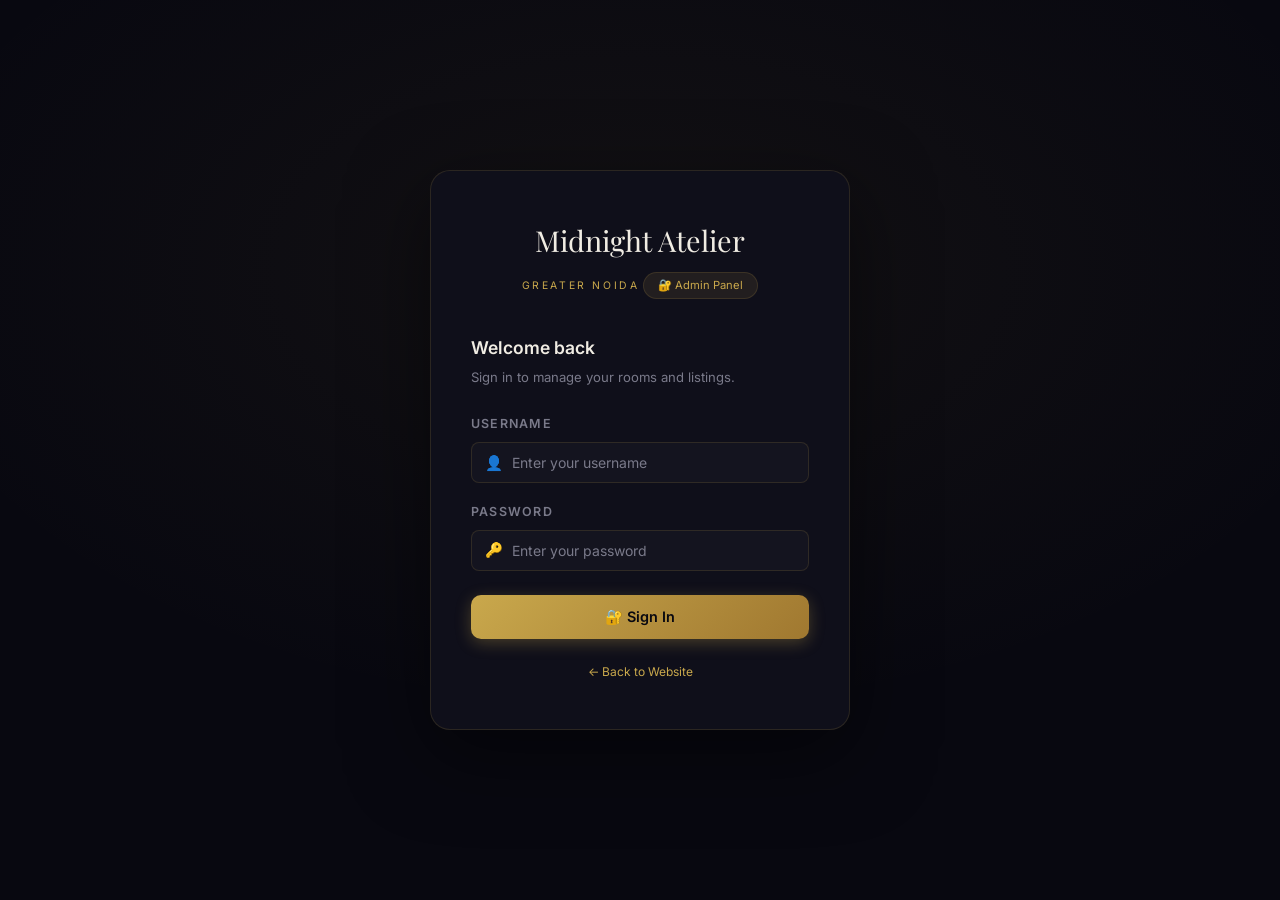
==== frontend/admin/index.html @ 8378a120 "Initial commit: Midnight Atelier full website (Frontend + Backend)" ====
<!DOCTYPE html>
<html lang="en">
<head>
  <meta charset="UTF-8" />
  <meta name="viewport" content="width=device-width, initial-scale=1.0" />
  <title>Admin Login — Midnight Atelier</title>
  <meta name="robots" content="noindex, nofollow" />
  <link rel="icon" href="data:image/svg+xml,<svg xmlns='http://www.w3.org/2000/svg' viewBox='0 0 100 100'><text y='.9em' font-size='90'>🌙</text></svg>" />
  <link rel="stylesheet" href="../css/admin.css" />
</head>
<body>

<div class="login-page">
  <div class="login-card">
    <div class="login-logo">
      <span class="l-main">Midnight Atelier</span>
      <span class="l-sub">Greater Noida</span>
      <span class="l-badge">🔐 Admin Panel</span>
    </div>

    <h1 class="login-title">Welcome back</h1>
    <p class="login-sub">Sign in to manage your rooms and listings.</p>

    <div id="login-error" class="login-error" role="alert"></div>

    <form class="login-form" id="login-form" autocomplete="on">
      <div class="form-group-login">
        <label for="username">Username</label>
        <div class="input-wrap">
          <span class="input-icon">👤</span>
          <input
            type="text"
            id="username"
            name="username"
            placeholder="Enter your username"
            autocomplete="username"
            required
          />
        </div>
      </div>

      <div class="form-group-login">
        <label for="password">Password</label>
        <div class="input-wrap">
          <span class="input-icon">🔑</span>
          <input
            type="password"
            id="password"
            name="password"
            placeholder="Enter your password"
            autocomplete="current-password"
            required
          />
        </div>
      </div>

      <button type="submit" class="btn btn-gold btn-login" id="login-btn">
        🔐 Sign In
      </button>
    </form>

    <p style="text-align:center;margin-top:24px;font-size:0.75rem;color:var(--muted);">
      <a href="/" style="color:var(--gold);text-decoration:none;">← Back to Website</a>
    </p>
  </div>
</div>

<script src="../js/admin.js"></script>
</body>
</html>
---- frontend/css/admin.css ----
/* ═══════════════════════════════════════════════════════════════════════
   MIDNIGHT ATELIER — Admin Panel Stylesheet
   ═══════════════════════════════════════════════════════════════════════ */

@import url('https://fonts.googleapis.com/css2?family=Playfair+Display:wght@600;700&family=Inter:wght@300;400;500;600;700&display=swap');

:root {
  --bg:       #080810;
  --bg2:      #0f0f1a;
  --bg3:      #14141f;
  --bg4:      #1a1a2a;
  --gold:     #c9a84c;
  --gold-l:   #e8c87a;
  --gold-d:   #a07830;
  --cream:    #f0ece3;
  --muted:    #7a7a8a;
  --border:   rgba(201, 168, 76, 0.15);
  --border-h: rgba(201, 168, 76, 0.4);
  --red:      #e55353;
  --green:    #25d366;
  --radius:   12px;
  --radius-s: 8px;
  --t:        0.25s cubic-bezier(0.4,0,0.2,1);
  --shadow:   0 8px 32px rgba(0,0,0,0.5);
}

*, *::before, *::after { box-sizing: border-box; margin: 0; padding: 0; }
html { scroll-behavior: smooth; }
body { font-family: 'Inter', sans-serif; background: var(--bg); color: var(--cream); min-height: 100vh; line-height: 1.5; }
::selection { background: var(--gold); color: var(--bg); }
::-webkit-scrollbar { width: 5px; }
::-webkit-scrollbar-track { background: var(--bg2); }
::-webkit-scrollbar-thumb { background: var(--gold-d); border-radius: 3px; }

/* ── Layout ──────────────────────────────────────────────────────── */
.admin-layout {
  display: grid;
  grid-template-columns: 260px 1fr;
  min-height: 100vh;
}

/* ── Sidebar ─────────────────────────────────────────────────────── */
.sidebar {
  background: var(--bg2);
  border-right: 1px solid var(--border);
  display: flex;
  flex-direction: column;
  padding: 28px 0;
  position: sticky;
  top: 0;
  height: 100vh;
  overflow-y: auto;
}

.sidebar-brand {
  padding: 0 24px 28px;
  border-bottom: 1px solid var(--border);
  margin-bottom: 24px;
}

.sidebar-brand .brand-main {
  font-family: 'Playfair Display', serif;
  font-size: 1.2rem;
  color: var(--cream);
  display: block;
}

.sidebar-brand .brand-sub {
  font-size: 0.6rem;
  letter-spacing: 0.25em;
  text-transform: uppercase;
  color: var(--gold);
}

.sidebar-brand .brand-badge {
  display: inline-block;
  margin-top: 8px;
  background: rgba(201,168,76,0.12);
  border: 1px solid var(--border);
  color: var(--gold);
  font-size: 0.65rem;
  padding: 3px 10px;
  border-radius: 50px;
  letter-spacing: 0.1em;
}

.sidebar-nav { flex: 1; padding: 0 12px; }

.nav-item {
  display: flex;
  align-items: center;
  gap: 12px;
  padding: 11px 14px;
  border-radius: var(--radius-s);
  color: var(--muted);
  font-size: 0.875rem;
  font-weight: 500;
  cursor: pointer;
  transition: var(--t);
  margin-bottom: 4px;
  text-decoration: none;
  border: none;
  background: none;
  width: 100%;
  text-align: left;
}

.nav-item .nav-icon { font-size: 1rem; width: 20px; text-align: center; flex-shrink: 0; }
.nav-item:hover { background: rgba(201,168,76,0.07); color: var(--cream); }
.nav-item.active { background: rgba(201,168,76,0.12); color: var(--gold); }

.sidebar-footer {
  padding: 16px 12px 0;
  border-top: 1px solid var(--border);
  margin-top: 16px;
}

/* ── Main Area ───────────────────────────────────────────────────── */
.main-area {
  display: flex;
  flex-direction: column;
  min-height: 100vh;
}

.topbar {
  background: var(--bg2);
  border-bottom: 1px solid var(--border);
  padding: 18px 32px;
  display: flex;
  align-items: center;
  justify-content: space-between;
  position: sticky;
  top: 0;
  z-index: 100;
}

.topbar-title {
  font-size: 1.2rem;
  font-weight: 600;
  color: var(--cream);
}

.topbar-right { display: flex; align-items: center; gap: 16px; }

.topbar-user {
  display: flex;
  align-items: center;
  gap: 10px;
  background: var(--bg3);
  border: 1px solid var(--border);
  border-radius: var(--radius-s);
  padding: 8px 14px;
  font-size: 0.8rem;
  color: var(--muted);
}

.topbar-user .user-dot {
  width: 8px; height: 8px;
  border-radius: 50%;
  background: var(--green);
  flex-shrink: 0;
}

.content { padding: 32px; flex: 1; }

/* ── Stats Cards ─────────────────────────────────────────────────── */
.stats-row {
  display: grid;
  grid-template-columns: repeat(auto-fill, minmax(200px, 1fr));
  gap: 20px;
  margin-bottom: 32px;
}

.stat-card {
  background: var(--bg2);
  border: 1px solid var(--border);
  border-radius: var(--radius);
  padding: 22px;
  display: flex;
  align-items: center;
  gap: 16px;
  transition: var(--t);
}

.stat-card:hover { border-color: var(--border-h); transform: translateY(-2px); }

.stat-icon {
  width: 48px; height: 48px;
  border-radius: 10px;
  background: rgba(201,168,76,0.1);
  display: flex; align-items: center; justify-content: center;
  font-size: 1.4rem;
  flex-shrink: 0;
}

.stat-info .stat-num {
  font-family: 'Playfair Display', serif;
  font-size: 1.8rem;
  color: var(--gold);
  font-weight: 700;
  line-height: 1;
  display: block;
}

.stat-info .stat-lbl {
  font-size: 0.75rem;
  color: var(--muted);
  text-transform: uppercase;
  letter-spacing: 0.1em;
  margin-top: 4px;
}

/* ── Panel Card ──────────────────────────────────────────────────── */
.panel {
  background: var(--bg2);
  border: 1px solid var(--border);
  border-radius: var(--radius);
  overflow: hidden;
}

.panel-header {
  padding: 20px 24px;
  border-bottom: 1px solid var(--border);
  display: flex;
  align-items: center;
  justify-content: space-between;
}

.panel-title {
  font-size: 1rem;
  font-weight: 600;
  color: var(--cream);
}

.panel-body { padding: 24px; }

/* ── Buttons ─────────────────────────────────────────────────────── */
.btn {
  display: inline-flex;
  align-items: center;
  gap: 8px;
  padding: 10px 20px;
  border-radius: 8px;
  font-family: 'Inter', sans-serif;
  font-weight: 600;
  font-size: 0.85rem;
  cursor: pointer;
  border: none;
  transition: var(--t);
  text-decoration: none;
}

.btn-gold {
  background: linear-gradient(135deg, var(--gold), var(--gold-d));
  color: var(--bg);
  box-shadow: 0 4px 16px rgba(201,168,76,0.3);
}
.btn-gold:hover { transform: translateY(-1px); box-shadow: 0 6px 24px rgba(201,168,76,0.45); }

.btn-outline {
  background: transparent;
  color: var(--gold);
  border: 1px solid var(--border-h);
}
.btn-outline:hover { background: rgba(201,168,76,0.08); }

.btn-danger {
  background: rgba(229,83,83,0.12);
  color: var(--red);
  border: 1px solid rgba(229,83,83,0.25);
}
.btn-danger:hover { background: rgba(229,83,83,0.22); }

.btn-ghost {
  background: rgba(255,255,255,0.05);
  color: var(--cream);
  border: 1px solid var(--border);
}
.btn-ghost:hover { background: rgba(255,255,255,0.1); }

.btn-sm { padding: 7px 14px; font-size: 0.78rem; }

/* ── Table ───────────────────────────────────────────────────────── */
.table-wrap { overflow-x: auto; }

table {
  width: 100%;
  border-collapse: collapse;
  font-size: 0.875rem;
}

thead tr {
  border-bottom: 1px solid var(--border);
}

thead th {
  padding: 14px 16px;
  text-align: left;
  font-size: 0.7rem;
  font-weight: 600;
  text-transform: uppercase;
  letter-spacing: 0.12em;
  color: var(--muted);
  white-space: nowrap;
}

tbody tr {
  border-bottom: 1px solid rgba(201,168,76,0.06);
  transition: background var(--t);
}

tbody tr:hover { background: rgba(201,168,76,0.03); }
tbody tr:last-child { border-bottom: none; }

tbody td { padding: 16px; color: var(--cream); vertical-align: middle; }

.room-thumb {
  width: 56px; height: 42px;
  object-fit: cover;
  border-radius: 6px;
  border: 1px solid var(--border);
}

.room-thumb-placeholder {
  width: 56px; height: 42px;
  border-radius: 6px;
  border: 1px solid var(--border);
  background: var(--bg3);
  display: flex; align-items: center; justify-content: center;
  font-size: 1rem; color: var(--muted);
}

.badge {
  display: inline-flex;
  align-items: center;
  gap: 5px;
  padding: 4px 10px;
  border-radius: 50px;
  font-size: 0.7rem;
  font-weight: 600;
}

.badge-avail { background: rgba(37,211,102,0.12); color: var(--green); border: 1px solid rgba(37,211,102,0.25); }
.badge-unavail { background: rgba(229,83,83,0.12); color: var(--red); border: 1px solid rgba(229,83,83,0.2); }

.action-btns { display: flex; gap: 8px; }

/* ── Forms ───────────────────────────────────────────────────────── */
.form-grid {
  display: grid;
  grid-template-columns: 1fr 1fr;
  gap: 20px;
}

.form-group { display: flex; flex-direction: column; gap: 8px; }
.form-group.full { grid-column: 1 / -1; }

label {
  font-size: 0.78rem;
  font-weight: 600;
  text-transform: uppercase;
  letter-spacing: 0.1em;
  color: var(--muted);
}

input[type="text"],
input[type="number"],
input[type="password"],
input[type="url"],
textarea,
select {
  background: var(--bg3);
  border: 1px solid var(--border);
  border-radius: var(--radius-s);
  color: var(--cream);
  font-family: 'Inter', sans-serif;
  font-size: 0.875rem;
  padding: 11px 14px;
  transition: var(--t);
  outline: none;
  width: 100%;
}

input:focus, textarea:focus, select:focus {
  border-color: var(--gold);
  box-shadow: 0 0 0 3px rgba(201,168,76,0.1);
}

input::placeholder, textarea::placeholder { color: var(--muted); }
textarea { resize: vertical; min-height: 90px; }
select option { background: var(--bg3); }

/* Image section in form */
.img-input-tabs {
  display: flex;
  gap: 0;
  margin-bottom: 12px;
  border: 1px solid var(--border);
  border-radius: var(--radius-s);
  overflow: hidden;
}

.img-tab {
  flex: 1;
  padding: 9px;
  text-align: center;
  font-size: 0.78rem;
  font-weight: 600;
  cursor: pointer;
  background: transparent;
  border: none;
  color: var(--muted);
  transition: var(--t);
}

.img-tab.active { background: rgba(201,168,76,0.12); color: var(--gold); }
.img-tab:hover:not(.active) { background: rgba(255,255,255,0.04); }

.img-pane { display: none; }
.img-pane.active { display: block; }

.upload-drop-zone {
  border: 2px dashed var(--border);
  border-radius: var(--radius-s);
  padding: 28px;
  text-align: center;
  cursor: pointer;
  transition: var(--t);
  position: relative;
}

.upload-drop-zone:hover { border-color: var(--gold); background: rgba(201,168,76,0.03); }
.upload-drop-zone input[type="file"] {
  position: absolute; inset: 0; opacity: 0; cursor: pointer; width: 100%; height: 100%;
}

.upload-drop-zone .dz-icon { font-size: 2rem; margin-bottom: 8px; display: block; }
.upload-drop-zone .dz-text { font-size: 0.82rem; color: var(--muted); }
.upload-drop-zone .dz-sub { font-size: 0.72rem; color: var(--gold); margin-top: 4px; }

/* Image preview list */
.img-preview-list {
  display: flex;
  flex-wrap: wrap;
  gap: 10px;
  margin-top: 12px;
}

.img-preview-item {
  position: relative;
  width: 80px; height: 60px;
  border-radius: 6px;
  overflow: hidden;
  border: 1px solid var(--border);
}

.img-preview-item img {
  width: 100%; height: 100%;
  object-fit: cover;
}

.img-preview-item .remove-img {
  position: absolute;
  top: 2px; right: 2px;
  width: 18px; height: 18px;
  border-radius: 50%;
  background: rgba(229,83,83,0.85);
  border: none;
  color: white;
  font-size: 0.6rem;
  cursor: pointer;
  display: flex; align-items: center; justify-content: center;
}

/* ── Modal ───────────────────────────────────────────────────────── */
.modal-overlay {
  position: fixed;
  inset: 0;
  background: rgba(0,0,0,0.75);
  backdrop-filter: blur(8px);
  z-index: 1000;
  display: flex;
  align-items: center;
  justify-content: center;
  padding: 20px;
  opacity: 0;
  pointer-events: none;
  transition: opacity 0.25s ease;
}

.modal-overlay.open { opacity: 1; pointer-events: all; }

.modal {
  background: var(--bg2);
  border: 1px solid var(--border);
  border-radius: 16px;
  width: 100%;
  max-width: 700px;
  max-height: 90vh;
  overflow-y: auto;
  transform: scale(0.95) translateY(16px);
  transition: transform 0.25s ease;
  box-shadow: 0 24px 80px rgba(0,0,0,0.6);
}

.modal-overlay.open .modal { transform: scale(1) translateY(0); }

.modal-header {
  padding: 22px 28px;
  border-bottom: 1px solid var(--border);
  display: flex;
  align-items: center;
  justify-content: space-between;
  position: sticky;
  top: 0;
  background: var(--bg2);
  z-index: 1;
}

.modal-title {
  font-size: 1rem;
  font-weight: 600;
  color: var(--cream);
}

.modal-close {
  width: 32px; height: 32px;
  border-radius: 8px;
  border: 1px solid var(--border);
  background: transparent;
  color: var(--muted);
  font-size: 1rem;
  cursor: pointer;
  display: flex; align-items: center; justify-content: center;
  transition: var(--t);
}
.modal-close:hover { background: rgba(229,83,83,0.12); color: var(--red); border-color: rgba(229,83,83,0.3); }

.modal-body { padding: 28px; }

.modal-footer {
  padding: 18px 28px;
  border-top: 1px solid var(--border);
  display: flex;
  gap: 12px;
  justify-content: flex-end;
}

/* ── Toast ───────────────────────────────────────────────────────── */
.toast-container {
  position: fixed;
  bottom: 24px;
  right: 24px;
  z-index: 9999;
  display: flex;
  flex-direction: column;
  gap: 10px;
  align-items: flex-end;
}

.toast {
  background: var(--bg2);
  border: 1px solid var(--border);
  border-radius: var(--radius-s);
  padding: 14px 18px;
  font-size: 0.85rem;
  color: var(--cream);
  box-shadow: var(--shadow);
  display: flex;
  align-items: center;
  gap: 10px;
  min-width: 260px;
  animation: slideInRight 0.3s ease;
}

.toast.success { border-color: rgba(37,211,102,0.3); }
.toast.error   { border-color: rgba(229,83,83,0.3); }
.toast.success::before { content: '✓'; color: var(--green); font-weight: 700; }
.toast.error::before   { content: '✕'; color: var(--red); font-weight: 700; }

@keyframes slideInRight {
  from { opacity: 0; transform: translateX(20px); }
  to   { opacity: 1; transform: translateX(0); }
}

/* ── Confirm Dialog ──────────────────────────────────────────────── */
.confirm-dialog {
  max-width: 420px;
}

/* ── Empty State ─────────────────────────────────────────────────── */
.empty-state {
  text-align: center;
  padding: 60px 20px;
  color: var(--muted);
}

.empty-state .empty-icon { font-size: 3rem; margin-bottom: 14px; display: block; opacity: 0.5; }
.empty-state p { font-size: 0.9rem; margin-bottom: 20px; }

/* ── Login Page ──────────────────────────────────────────────────── */
.login-page {
  min-height: 100vh;
  display: flex;
  align-items: center;
  justify-content: center;
  background:
    radial-gradient(ellipse 60% 50% at 50% 30%, rgba(201,168,76,0.06), transparent),
    var(--bg);
  padding: 20px;
}

.login-card {
  background: var(--bg2);
  border: 1px solid var(--border);
  border-radius: 20px;
  padding: 48px 40px;
  width: 100%;
  max-width: 420px;
  box-shadow: 0 24px 80px rgba(0,0,0,0.5);
}

.login-logo {
  text-align: center;
  margin-bottom: 36px;
}

.login-logo .l-main {
  font-family: 'Playfair Display', serif;
  font-size: 1.8rem;
  color: var(--cream);
  display: block;
}

.login-logo .l-sub {
  font-size: 0.65rem;
  letter-spacing: 0.25em;
  text-transform: uppercase;
  color: var(--gold);
}

.login-logo .l-badge {
  display: inline-block;
  margin-top: 10px;
  background: rgba(201,168,76,0.1);
  border: 1px solid var(--border);
  color: var(--gold);
  font-size: 0.7rem;
  padding: 4px 14px;
  border-radius: 50px;
}

.login-title {
  font-size: 1.1rem;
  font-weight: 600;
  color: var(--cream);
  margin-bottom: 6px;
}

.login-sub { font-size: 0.82rem; color: var(--muted); margin-bottom: 28px; }

.login-form { display: flex; flex-direction: column; gap: 20px; }

.form-group-login { display: flex; flex-direction: column; gap: 8px; }

.input-wrap { position: relative; }
.input-wrap .input-icon {
  position: absolute;
  left: 14px; top: 50%; transform: translateY(-50%);
  color: var(--muted); font-size: 0.9rem;
}
.input-wrap input { padding-left: 40px; }

.btn-login {
  width: 100%;
  padding: 13px;
  justify-content: center;
  font-size: 0.9rem;
  border-radius: 10px;
  margin-top: 4px;
}

.login-error {
  background: rgba(229,83,83,0.1);
  border: 1px solid rgba(229,83,83,0.25);
  color: var(--red);
  border-radius: var(--radius-s);
  padding: 10px 14px;
  font-size: 0.82rem;
  display: none;
}

/* Loading spinner */
.spinner {
  width: 20px; height: 20px;
  border: 2px solid rgba(201,168,76,0.2);
  border-top-color: var(--gold);
  border-radius: 50%;
  animation: spin 0.7s linear infinite;
  flex-shrink: 0;
}

@keyframes spin { to { transform: rotate(360deg); } }

/* ── Responsive ──────────────────────────────────────────────────── */
@media (max-width: 900px) {
  .admin-layout { grid-template-columns: 1fr; }
  .sidebar { display: none; }
  .form-grid { grid-template-columns: 1fr; }
  .stats-row { grid-template-columns: 1fr 1fr; }
}

@media (max-width: 600px) {
  .content { padding: 20px 16px; }
  .stats-row { grid-template-columns: 1fr; }
  .login-card { padding: 32px 24px; }
}
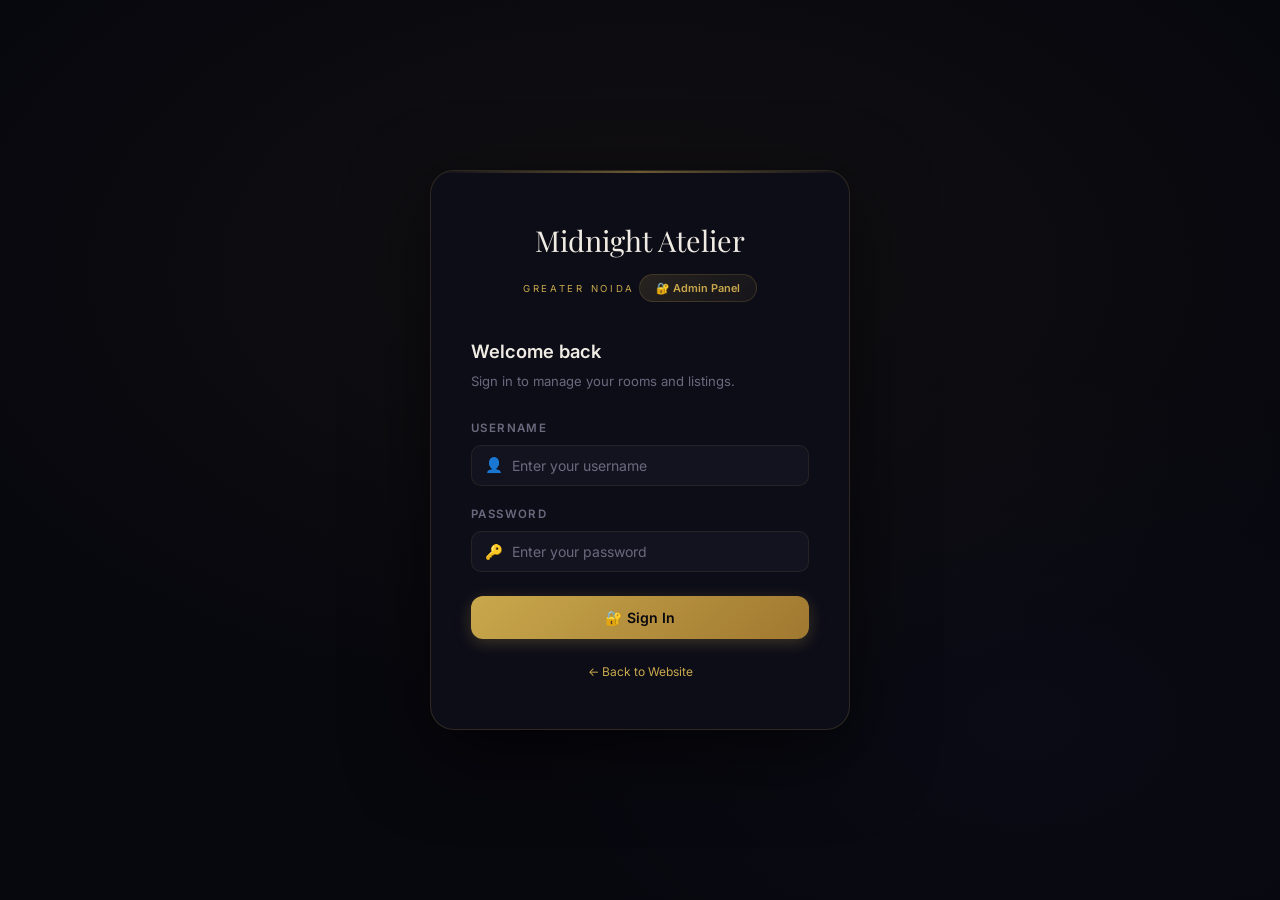
==== commit 0e47864d: "Update frontend with all admin, gallery, and UI fixes" ====
--- a/frontend/admin/index.html
+++ b/frontend/admin/index.html
@@ -6,7 +6,7 @@
   <title>Admin Login — Midnight Atelier</title>
   <meta name="robots" content="noindex, nofollow" />
   <link rel="icon" href="data:image/svg+xml,<svg xmlns='http://www.w3.org/2000/svg' viewBox='0 0 100 100'><text y='.9em' font-size='90'>🌙</text></svg>" />
-  <link rel="stylesheet" href="../css/admin.css" />
+  <link rel="stylesheet" href="../css/admin.css?v=20260911" />
 </head>
 <body>
 
@@ -65,6 +65,6 @@
   </div>
 </div>
 
-<script src="../js/admin.js"></script>
+<script src="../js/admin.js?v=20260911"></script>
 </body>
 </html>
--- a/frontend/css/admin.css
+++ b/frontend/css/admin.css
@@ -1,34 +1,46 @@
 /* ═══════════════════════════════════════════════════════════════════════
-   MIDNIGHT ATELIER — Admin Panel Stylesheet
+   MIDNIGHT ATELIER — Admin Panel Stylesheet · Enhanced
    ═══════════════════════════════════════════════════════════════════════ */
 
 @import url('https://fonts.googleapis.com/css2?family=Playfair+Display:wght@600;700&family=Inter:wght@300;400;500;600;700&display=swap');
 
 :root {
-  --bg:       #080810;
-  --bg2:      #0f0f1a;
-  --bg3:      #14141f;
-  --bg4:      #1a1a2a;
+  --bg:       #07070e;
+  --bg2:      #0d0d18;
+  --bg3:      #131320;
+  --bg4:      #1a1a2e;
+  --bg5:      #22223a;
   --gold:     #c9a84c;
   --gold-l:   #e8c87a;
   --gold-d:   #a07830;
+  --gold-glow: rgba(201,168,76,0.08);
   --cream:    #f0ece3;
-  --muted:    #7a7a8a;
-  --border:   rgba(201, 168, 76, 0.15);
-  --border-h: rgba(201, 168, 76, 0.4);
+  --cream-d:  #c5bfb2;
+  --muted:    #6a6a7e;
+  --border:   rgba(201, 168, 76, 0.1);
+  --border-m: rgba(201, 168, 76, 0.18);
+  --border-h: rgba(201, 168, 76, 0.35);
   --red:      #e55353;
   --green:    #25d366;
-  --radius:   12px;
-  --radius-s: 8px;
-  --t:        0.25s cubic-bezier(0.4,0,0.2,1);
+  --radius:   14px;
+  --radius-s: 10px;
+  --t:        0.22s cubic-bezier(0.4,0,0.2,1);
   --shadow:   0 8px 32px rgba(0,0,0,0.5);
+  --shadow-l: 0 24px 80px rgba(0,0,0,0.6);
 }
 
 *, *::before, *::after { box-sizing: border-box; margin: 0; padding: 0; }
 html { scroll-behavior: smooth; }
-body { font-family: 'Inter', sans-serif; background: var(--bg); color: var(--cream); min-height: 100vh; line-height: 1.5; }
+body {
+  font-family: 'Inter', sans-serif;
+  background: var(--bg);
+  color: var(--cream);
+  min-height: 100vh;
+  line-height: 1.5;
+  -webkit-font-smoothing: antialiased;
+}
 ::selection { background: var(--gold); color: var(--bg); }
-::-webkit-scrollbar { width: 5px; }
+::-webkit-scrollbar { width: 4px; }
 ::-webkit-scrollbar-track { background: var(--bg2); }
 ::-webkit-scrollbar-thumb { background: var(--gold-d); border-radius: 3px; }
 
@@ -45,7 +57,7 @@
   border-right: 1px solid var(--border);
   display: flex;
   flex-direction: column;
-  padding: 28px 0;
+  padding: 0;
   position: sticky;
   top: 0;
   height: 100vh;
@@ -53,38 +65,50 @@
 }
 
 .sidebar-brand {
-  padding: 0 24px 28px;
+  padding: 28px 24px 24px;
   border-bottom: 1px solid var(--border);
-  margin-bottom: 24px;
+  background:
+    radial-gradient(ellipse 80% 60% at 30% 20%, rgba(201,168,76,0.06), transparent),
+    var(--bg2);
 }
 
 .sidebar-brand .brand-main {
   font-family: 'Playfair Display', serif;
-  font-size: 1.2rem;
+  font-size: 1.3rem;
   color: var(--cream);
   display: block;
+  letter-spacing: 0.01em;
 }
 
 .sidebar-brand .brand-sub {
-  font-size: 0.6rem;
-  letter-spacing: 0.25em;
+  font-size: 0.58rem;
+  letter-spacing: 0.28em;
   text-transform: uppercase;
   color: var(--gold);
+  display: block;
+  margin-top: 2px;
 }
 
 .sidebar-brand .brand-badge {
   display: inline-block;
-  margin-top: 8px;
-  background: rgba(201,168,76,0.12);
-  border: 1px solid var(--border);
+  margin-top: 10px;
+  background: linear-gradient(135deg, rgba(201,168,76,0.15), rgba(201,168,76,0.06));
+  border: 1px solid var(--border-m);
   color: var(--gold);
-  font-size: 0.65rem;
-  padding: 3px 10px;
+  font-size: 0.6rem;
+  padding: 4px 12px;
   border-radius: 50px;
-  letter-spacing: 0.1em;
-}
-
-.sidebar-nav { flex: 1; padding: 0 12px; }
+  letter-spacing: 0.12em;
+  font-weight: 600;
+}
+
+.sidebar-nav { flex: 1; padding: 16px 12px; }
+
+.sidebar-divider {
+  height: 1px;
+  background: var(--border);
+  margin: 12px 4px;
+}
 
 .nav-item {
   display: flex;
@@ -93,39 +117,59 @@
   padding: 11px 14px;
   border-radius: var(--radius-s);
   color: var(--muted);
-  font-size: 0.875rem;
+  font-size: 0.84rem;
   font-weight: 500;
   cursor: pointer;
-  transition: var(--t);
-  margin-bottom: 4px;
+  transition: all var(--t);
+  margin-bottom: 2px;
   text-decoration: none;
-  border: none;
+  border: 1px solid transparent;
   background: none;
   width: 100%;
   text-align: left;
 }
 
-.nav-item .nav-icon { font-size: 1rem; width: 20px; text-align: center; flex-shrink: 0; }
-.nav-item:hover { background: rgba(201,168,76,0.07); color: var(--cream); }
-.nav-item.active { background: rgba(201,168,76,0.12); color: var(--gold); }
+.nav-item .nav-icon-svg {
+  width: 22px; display: flex; align-items: center; justify-content: center; flex-shrink: 0;
+  color: var(--muted); transition: color var(--t);
+}
+.nav-item .nav-icon-svg svg { stroke: currentColor; }
+.nav-item span:last-child { flex: 1; }
+.nav-item:hover {
+  background: rgba(201,168,76,0.05);
+  color: var(--cream);
+  border-color: var(--border);
+}
+.nav-item:hover .nav-icon-svg { color: var(--cream); }
+.nav-item.active {
+  background: linear-gradient(135deg, rgba(201,168,76,0.12), rgba(201,168,76,0.04));
+  color: var(--gold);
+  border-color: var(--border-m);
+  font-weight: 600;
+}
+.nav-item.active .nav-icon-svg { color: var(--gold); }
 
 .sidebar-footer {
-  padding: 16px 12px 0;
+  padding: 12px 12px 20px;
   border-top: 1px solid var(--border);
-  margin-top: 16px;
-}
+}
+.logout-item:hover { color: var(--red) !important; border-color: rgba(229,83,83,0.15) !important; background: rgba(229,83,83,0.05) !important; }
 
 /* ── Main Area ───────────────────────────────────────────────────── */
 .main-area {
   display: flex;
   flex-direction: column;
   min-height: 100vh;
+  background:
+    radial-gradient(ellipse 50% 30% at 70% 10%, rgba(201,168,76,0.03), transparent),
+    var(--bg);
 }
 
 .topbar {
-  background: var(--bg2);
+  background: rgba(13,13,24,0.85);
+  backdrop-filter: blur(20px); -webkit-backdrop-filter: blur(20px);
   border-bottom: 1px solid var(--border);
-  padding: 18px 32px;
+  padding: 16px 32px;
   display: flex;
   align-items: center;
   justify-content: space-between;
@@ -134,13 +178,19 @@
   z-index: 100;
 }
 
+.topbar-left {}
 .topbar-title {
-  font-size: 1.2rem;
+  font-size: 1.15rem;
   font-weight: 600;
   color: var(--cream);
 }
-
-.topbar-right { display: flex; align-items: center; gap: 16px; }
+.topbar-sub {
+  font-size: 0.72rem;
+  color: var(--muted);
+  margin-top: 1px;
+}
+
+.topbar-right { display: flex; align-items: center; gap: 14px; }
 
 .topbar-user {
   display: flex;
@@ -149,53 +199,84 @@
   background: var(--bg3);
   border: 1px solid var(--border);
   border-radius: var(--radius-s);
-  padding: 8px 14px;
+  padding: 7px 14px 7px 8px;
   font-size: 0.8rem;
-  color: var(--muted);
+  color: var(--cream-d);
+}
+
+.user-avatar {
+  width: 28px; height: 28px;
+  border-radius: 8px;
+  background: linear-gradient(135deg, var(--gold), var(--gold-d));
+  display: flex; align-items: center; justify-content: center;
+  color: var(--bg);
+  font-size: 0.72rem;
+  font-weight: 700;
+  flex-shrink: 0;
 }
 
 .topbar-user .user-dot {
-  width: 8px; height: 8px;
+  width: 7px; height: 7px;
   border-radius: 50%;
   background: var(--green);
   flex-shrink: 0;
-}
-
-.content { padding: 32px; flex: 1; }
+  box-shadow: 0 0 6px rgba(37,211,102,0.5);
+}
+
+.content { padding: 28px 32px; flex: 1; }
 
 /* ── Stats Cards ─────────────────────────────────────────────────── */
 .stats-row {
   display: grid;
-  grid-template-columns: repeat(auto-fill, minmax(200px, 1fr));
-  gap: 20px;
-  margin-bottom: 32px;
+  grid-template-columns: repeat(4, 1fr);
+  gap: 16px;
+  margin-bottom: 28px;
 }
 
 .stat-card {
   background: var(--bg2);
   border: 1px solid var(--border);
   border-radius: var(--radius);
-  padding: 22px;
+  padding: 20px;
   display: flex;
   align-items: center;
   gap: 16px;
-  transition: var(--t);
-}
-
-.stat-card:hover { border-color: var(--border-h); transform: translateY(-2px); }
+  transition: all var(--t);
+  position: relative;
+  overflow: hidden;
+}
+.stat-card::before {
+  content: '';
+  position: absolute; top: 0; left: 0; right: 0; height: 2px;
+  background: linear-gradient(90deg, transparent, var(--gold), transparent);
+  opacity: 0;
+  transition: opacity var(--t);
+}
+
+.stat-card:hover {
+  border-color: var(--border-m);
+  transform: translateY(-2px);
+  box-shadow: 0 8px 32px rgba(0,0,0,0.3);
+}
+.stat-card:hover::before { opacity: 0.5; }
 
 .stat-icon {
-  width: 48px; height: 48px;
-  border-radius: 10px;
-  background: rgba(201,168,76,0.1);
+  width: 46px; height: 46px;
+  border-radius: 12px;
   display: flex; align-items: center; justify-content: center;
-  font-size: 1.4rem;
+  font-size: 1.3rem;
   flex-shrink: 0;
-}
+  transition: transform var(--t);
+}
+.stat-card:hover .stat-icon { transform: scale(1.08); }
+.stat-icon-rooms   { background: rgba(201,168,76,0.1); border: 1px solid var(--border-m); }
+.stat-icon-avail   { background: rgba(37,211,102,0.08); border: 1px solid rgba(37,211,102,0.15); }
+.stat-icon-unavail { background: rgba(229,83,83,0.08); border: 1px solid rgba(229,83,83,0.12); }
+.stat-icon-gallery { background: rgba(120,130,220,0.1); border: 1px solid rgba(120,130,220,0.15); }
 
 .stat-info .stat-num {
   font-family: 'Playfair Display', serif;
-  font-size: 1.8rem;
+  font-size: 1.7rem;
   color: var(--gold);
   font-weight: 700;
   line-height: 1;
@@ -203,7 +284,7 @@
 }
 
 .stat-info .stat-lbl {
-  font-size: 0.75rem;
+  font-size: 0.7rem;
   color: var(--muted);
   text-transform: uppercase;
   letter-spacing: 0.1em;
@@ -224,12 +305,20 @@
   display: flex;
   align-items: center;
   justify-content: space-between;
+  background: linear-gradient(180deg, rgba(201,168,76,0.03), transparent);
 }
 
 .panel-title {
   font-size: 1rem;
   font-weight: 600;
   color: var(--cream);
+}
+
+.panel-subtitle {
+  font-size: 0.72rem;
+  color: var(--muted);
+  display: block;
+  margin-top: 2px;
 }
 
 .panel-body { padding: 24px; }
@@ -240,45 +329,49 @@
   align-items: center;
   gap: 8px;
   padding: 10px 20px;
-  border-radius: 8px;
+  border-radius: 10px;
   font-family: 'Inter', sans-serif;
   font-weight: 600;
-  font-size: 0.85rem;
+  font-size: 0.82rem;
   cursor: pointer;
   border: none;
-  transition: var(--t);
+  transition: all var(--t);
   text-decoration: none;
 }
 
 .btn-gold {
   background: linear-gradient(135deg, var(--gold), var(--gold-d));
   color: var(--bg);
-  box-shadow: 0 4px 16px rgba(201,168,76,0.3);
-}
-.btn-gold:hover { transform: translateY(-1px); box-shadow: 0 6px 24px rgba(201,168,76,0.45); }
+  box-shadow: 0 4px 16px rgba(201,168,76,0.25);
+}
+.btn-gold:hover {
+  transform: translateY(-1px);
+  box-shadow: 0 8px 28px rgba(201,168,76,0.4);
+  filter: brightness(1.08);
+}
 
 .btn-outline {
   background: transparent;
   color: var(--gold);
   border: 1px solid var(--border-h);
 }
-.btn-outline:hover { background: rgba(201,168,76,0.08); }
+.btn-outline:hover { background: rgba(201,168,76,0.08); border-color: var(--gold); }
 
 .btn-danger {
-  background: rgba(229,83,83,0.12);
+  background: rgba(229,83,83,0.08);
   color: var(--red);
-  border: 1px solid rgba(229,83,83,0.25);
-}
-.btn-danger:hover { background: rgba(229,83,83,0.22); }
+  border: 1px solid rgba(229,83,83,0.18);
+}
+.btn-danger:hover { background: rgba(229,83,83,0.18); transform: translateY(-1px); }
 
 .btn-ghost {
-  background: rgba(255,255,255,0.05);
-  color: var(--cream);
-  border: 1px solid var(--border);
-}
-.btn-ghost:hover { background: rgba(255,255,255,0.1); }
-
-.btn-sm { padding: 7px 14px; font-size: 0.78rem; }
+  background: rgba(255,255,255,0.04);
+  color: var(--cream-d);
+  border: 1px solid var(--border);
+}
+.btn-ghost:hover { background: rgba(255,255,255,0.08); color: var(--cream); }
+
+.btn-sm { padding: 7px 14px; font-size: 0.76rem; border-radius: 8px; }
 
 /* ── Table ───────────────────────────────────────────────────────── */
 .table-wrap { overflow-x: auto; }
@@ -296,34 +389,36 @@
 thead th {
   padding: 14px 16px;
   text-align: left;
-  font-size: 0.7rem;
+  font-size: 0.68rem;
   font-weight: 600;
   text-transform: uppercase;
-  letter-spacing: 0.12em;
+  letter-spacing: 0.14em;
   color: var(--muted);
   white-space: nowrap;
 }
 
 tbody tr {
-  border-bottom: 1px solid rgba(201,168,76,0.06);
+  border-bottom: 1px solid rgba(201,168,76,0.05);
   transition: background var(--t);
 }
 
-tbody tr:hover { background: rgba(201,168,76,0.03); }
+tbody tr:hover { background: rgba(201,168,76,0.025); }
 tbody tr:last-child { border-bottom: none; }
 
-tbody td { padding: 16px; color: var(--cream); vertical-align: middle; }
+tbody td { padding: 14px 16px; color: var(--cream); vertical-align: middle; }
 
 .room-thumb {
-  width: 56px; height: 42px;
+  width: 60px; height: 45px;
   object-fit: cover;
-  border-radius: 6px;
-  border: 1px solid var(--border);
-}
+  border-radius: 8px;
+  border: 1px solid var(--border);
+  transition: transform var(--t);
+}
+tbody tr:hover .room-thumb { transform: scale(1.06); }
 
 .room-thumb-placeholder {
-  width: 56px; height: 42px;
-  border-radius: 6px;
+  width: 60px; height: 45px;
+  border-radius: 8px;
   border: 1px solid var(--border);
   background: var(--bg3);
   display: flex; align-items: center; justify-content: center;
@@ -334,14 +429,15 @@
   display: inline-flex;
   align-items: center;
   gap: 5px;
-  padding: 4px 10px;
+  padding: 5px 12px;
   border-radius: 50px;
-  font-size: 0.7rem;
-  font-weight: 600;
-}
-
-.badge-avail { background: rgba(37,211,102,0.12); color: var(--green); border: 1px solid rgba(37,211,102,0.25); }
-.badge-unavail { background: rgba(229,83,83,0.12); color: var(--red); border: 1px solid rgba(229,83,83,0.2); }
+  font-size: 0.68rem;
+  font-weight: 600;
+  letter-spacing: 0.03em;
+}
+
+.badge-avail { background: rgba(37,211,102,0.1); color: var(--green); border: 1px solid rgba(37,211,102,0.2); }
+.badge-unavail { background: rgba(229,83,83,0.1); color: var(--red); border: 1px solid rgba(229,83,83,0.15); }
 
 .action-btns { display: flex; gap: 8px; }
 
@@ -356,10 +452,10 @@
 .form-group.full { grid-column: 1 / -1; }
 
 label {
-  font-size: 0.78rem;
+  font-size: 0.72rem;
   font-weight: 600;
   text-transform: uppercase;
-  letter-spacing: 0.1em;
+  letter-spacing: 0.12em;
   color: var(--muted);
 }
 
@@ -376,14 +472,15 @@
   font-family: 'Inter', sans-serif;
   font-size: 0.875rem;
   padding: 11px 14px;
-  transition: var(--t);
+  transition: all var(--t);
   outline: none;
   width: 100%;
 }
 
 input:focus, textarea:focus, select:focus {
   border-color: var(--gold);
-  box-shadow: 0 0 0 3px rgba(201,168,76,0.1);
+  box-shadow: 0 0 0 3px rgba(201,168,76,0.08);
+  background: var(--bg4);
 }
 
 input::placeholder, textarea::placeholder { color: var(--muted); }
@@ -402,30 +499,30 @@
 
 .img-tab {
   flex: 1;
-  padding: 9px;
+  padding: 10px;
   text-align: center;
-  font-size: 0.78rem;
+  font-size: 0.76rem;
   font-weight: 600;
   cursor: pointer;
   background: transparent;
   border: none;
   color: var(--muted);
-  transition: var(--t);
-}
-
-.img-tab.active { background: rgba(201,168,76,0.12); color: var(--gold); }
-.img-tab:hover:not(.active) { background: rgba(255,255,255,0.04); }
+  transition: all var(--t);
+}
+
+.img-tab.active { background: linear-gradient(135deg, rgba(201,168,76,0.14), rgba(201,168,76,0.06)); color: var(--gold); }
+.img-tab:hover:not(.active) { background: rgba(255,255,255,0.03); }
 
 .img-pane { display: none; }
 .img-pane.active { display: block; }
 
 .upload-drop-zone {
-  border: 2px dashed var(--border);
-  border-radius: var(--radius-s);
+  border: 2px dashed var(--border-m);
+  border-radius: var(--radius);
   padding: 28px;
   text-align: center;
   cursor: pointer;
-  transition: var(--t);
+  transition: all var(--t);
   position: relative;
 }
 
@@ -449,10 +546,12 @@
 .img-preview-item {
   position: relative;
   width: 80px; height: 60px;
-  border-radius: 6px;
+  border-radius: 8px;
   overflow: hidden;
   border: 1px solid var(--border);
-}
+  transition: transform var(--t);
+}
+.img-preview-item:hover { transform: scale(1.05); }
 
 .img-preview-item img {
   width: 100%; height: 100%;
@@ -461,23 +560,26 @@
 
 .img-preview-item .remove-img {
   position: absolute;
-  top: 2px; right: 2px;
+  top: 3px; right: 3px;
   width: 18px; height: 18px;
   border-radius: 50%;
-  background: rgba(229,83,83,0.85);
+  background: rgba(229,83,83,0.9);
   border: none;
   color: white;
-  font-size: 0.6rem;
+  font-size: 0.58rem;
   cursor: pointer;
   display: flex; align-items: center; justify-content: center;
-}
+  opacity: 0;
+  transition: opacity var(--t);
+}
+.img-preview-item:hover .remove-img { opacity: 1; }
 
 /* ── Modal ───────────────────────────────────────────────────────── */
 .modal-overlay {
   position: fixed;
   inset: 0;
-  background: rgba(0,0,0,0.75);
-  backdrop-filter: blur(8px);
+  background: rgba(0,0,0,0.78);
+  backdrop-filter: blur(12px); -webkit-backdrop-filter: blur(12px);
   z-index: 1000;
   display: flex;
   align-items: center;
@@ -485,22 +587,22 @@
   padding: 20px;
   opacity: 0;
   pointer-events: none;
-  transition: opacity 0.25s ease;
+  transition: opacity 0.3s ease;
 }
 
 .modal-overlay.open { opacity: 1; pointer-events: all; }
 
 .modal {
   background: var(--bg2);
-  border: 1px solid var(--border);
-  border-radius: 16px;
+  border: 1px solid var(--border-m);
+  border-radius: 20px;
   width: 100%;
   max-width: 700px;
   max-height: 90vh;
   overflow-y: auto;
-  transform: scale(0.95) translateY(16px);
-  transition: transform 0.25s ease;
-  box-shadow: 0 24px 80px rgba(0,0,0,0.6);
+  transform: scale(0.94) translateY(16px);
+  transition: transform 0.3s cubic-bezier(0.4,0,0.2,1);
+  box-shadow: var(--shadow-l);
 }
 
 .modal-overlay.open .modal { transform: scale(1) translateY(0); }
@@ -515,26 +617,27 @@
   top: 0;
   background: var(--bg2);
   z-index: 1;
+  border-radius: 20px 20px 0 0;
 }
 
 .modal-title {
-  font-size: 1rem;
+  font-size: 1.05rem;
   font-weight: 600;
   color: var(--cream);
 }
 
 .modal-close {
-  width: 32px; height: 32px;
-  border-radius: 8px;
+  width: 34px; height: 34px;
+  border-radius: 10px;
   border: 1px solid var(--border);
   background: transparent;
   color: var(--muted);
-  font-size: 1rem;
+  font-size: 0.9rem;
   cursor: pointer;
   display: flex; align-items: center; justify-content: center;
-  transition: var(--t);
-}
-.modal-close:hover { background: rgba(229,83,83,0.12); color: var(--red); border-color: rgba(229,83,83,0.3); }
+  transition: all var(--t);
+}
+.modal-close:hover { background: rgba(229,83,83,0.1); color: var(--red); border-color: rgba(229,83,83,0.25); }
 
 .modal-body { padding: 28px; }
 
@@ -559,11 +662,11 @@
 }
 
 .toast {
-  background: var(--bg2);
-  border: 1px solid var(--border);
-  border-radius: var(--radius-s);
+  background: var(--bg3);
+  border: 1px solid var(--border-m);
+  border-radius: var(--radius);
   padding: 14px 18px;
-  font-size: 0.85rem;
+  font-size: 0.84rem;
   color: var(--cream);
   box-shadow: var(--shadow);
   display: flex;
@@ -571,12 +674,13 @@
   gap: 10px;
   min-width: 260px;
   animation: slideInRight 0.3s ease;
-}
-
-.toast.success { border-color: rgba(37,211,102,0.3); }
-.toast.error   { border-color: rgba(229,83,83,0.3); }
-.toast.success::before { content: '✓'; color: var(--green); font-weight: 700; }
-.toast.error::before   { content: '✕'; color: var(--red); font-weight: 700; }
+  backdrop-filter: blur(16px);
+}
+
+.toast.success { border-left: 3px solid var(--green); }
+.toast.error   { border-left: 3px solid var(--red); }
+.toast.success::before { content: '✓'; color: var(--green); font-weight: 700; font-size: 1rem; }
+.toast.error::before   { content: '✕'; color: var(--red); font-weight: 700; font-size: 1rem; }
 
 @keyframes slideInRight {
   from { opacity: 0; transform: translateX(20px); }
@@ -598,6 +702,98 @@
 .empty-state .empty-icon { font-size: 3rem; margin-bottom: 14px; display: block; opacity: 0.5; }
 .empty-state p { font-size: 0.9rem; margin-bottom: 20px; }
 
+/* ═══════════════════════════════════════════════════════════════════════
+   GALLERY MANAGEMENT
+   ═══════════════════════════════════════════════════════════════════════ */
+.gallery-upload-zone {
+  border: 2px dashed var(--border-m);
+  border-radius: var(--radius);
+  padding: 32px;
+  cursor: pointer;
+  transition: all var(--t);
+  position: relative;
+  margin-bottom: 24px;
+  background:
+    radial-gradient(ellipse 50% 50% at 50% 50%, rgba(201,168,76,0.03), transparent);
+}
+.gallery-upload-zone:hover {
+  border-color: var(--gold);
+  background: rgba(201,168,76,0.04);
+  transform: translateY(-1px);
+}
+.gallery-upload-zone input[type="file"] {
+  position: absolute; inset: 0; opacity: 0; cursor: pointer; width: 100%; height: 100%;
+}
+.guz-content { text-align: center; pointer-events: none; }
+.guz-icon {
+  display: flex; align-items: center; justify-content: center;
+  width: 52px; height: 52px; border-radius: 14px;
+  background: rgba(201,168,76,0.1); border: 1px solid var(--border-m);
+  margin: 0 auto 12px; color: var(--gold);
+}
+.guz-title { display: block; font-size: 0.88rem; font-weight: 600; color: var(--cream); margin-bottom: 4px; }
+.guz-sub { display: block; font-size: 0.74rem; color: var(--muted); }
+
+.gal-admin-grid {
+  display: grid;
+  grid-template-columns: repeat(auto-fill, minmax(180px, 1fr));
+  gap: 14px;
+}
+
+.gal-admin-item {
+  position: relative;
+  aspect-ratio: 4/3;
+  border-radius: var(--radius);
+  overflow: hidden;
+  border: 1px solid var(--border);
+  background: var(--bg3);
+  transition: all var(--t);
+}
+.gal-admin-item:hover { border-color: var(--border-m); transform: translateY(-3px); box-shadow: 0 12px 40px rgba(0,0,0,0.4); }
+
+.gal-admin-item img {
+  width: 100%; height: 100%;
+  object-fit: cover;
+  transition: transform 0.4s ease;
+}
+.gal-admin-item:hover img { transform: scale(1.06); }
+
+.gal-admin-overlay {
+  position: absolute; inset: 0;
+  background: linear-gradient(to top, rgba(0,0,0,0.7), transparent 50%);
+  opacity: 0; transition: opacity var(--t);
+  display: flex; align-items: flex-end; justify-content: flex-end;
+  padding: 10px;
+}
+.gal-admin-item:hover .gal-admin-overlay { opacity: 1; }
+
+.gal-del-btn {
+  width: 34px; height: 34px; border-radius: 8px;
+  background: rgba(229,83,83,0.85); border: none;
+  color: white; cursor: pointer;
+  display: flex; align-items: center; justify-content: center;
+  transition: all var(--t);
+  backdrop-filter: blur(8px);
+}
+.gal-del-btn:hover { background: var(--red); transform: scale(1.1); }
+
+.gal-admin-caption {
+  position: absolute; bottom: 0; left: 0; right: 0;
+  padding: 8px 10px; background: rgba(0,0,0,0.55);
+  font-size: 0.72rem; color: var(--cream-d);
+  backdrop-filter: blur(6px);
+}
+
+.gallery-empty-state {
+  grid-column: 1 / -1;
+  text-align: center;
+  padding: 48px 20px;
+  color: var(--muted);
+}
+.ges-icon { font-size: 2.5rem; margin-bottom: 10px; opacity: 0.4; }
+.gallery-empty-state p { font-size: 0.9rem; margin-bottom: 4px; color: var(--cream-d); }
+.gallery-empty-state span { font-size: 0.78rem; }
+
 /* ── Login Page ──────────────────────────────────────────────────── */
 .login-page {
   min-height: 100vh;
@@ -606,18 +802,27 @@
   justify-content: center;
   background:
     radial-gradient(ellipse 60% 50% at 50% 30%, rgba(201,168,76,0.06), transparent),
+    radial-gradient(ellipse 40% 40% at 80% 80%, rgba(120,130,220,0.03), transparent),
     var(--bg);
   padding: 20px;
 }
 
 .login-card {
   background: var(--bg2);
-  border: 1px solid var(--border);
-  border-radius: 20px;
+  border: 1px solid var(--border-m);
+  border-radius: 24px;
   padding: 48px 40px;
   width: 100%;
   max-width: 420px;
-  box-shadow: 0 24px 80px rgba(0,0,0,0.5);
+  box-shadow: var(--shadow-l);
+  position: relative;
+  overflow: hidden;
+}
+.login-card::before {
+  content: '';
+  position: absolute; top: 0; left: 0; right: 0; height: 2px;
+  background: linear-gradient(90deg, transparent, var(--gold), transparent);
+  opacity: 0.5;
 }
 
 .login-logo {
@@ -633,25 +838,26 @@
 }
 
 .login-logo .l-sub {
-  font-size: 0.65rem;
-  letter-spacing: 0.25em;
+  font-size: 0.6rem;
+  letter-spacing: 0.28em;
   text-transform: uppercase;
   color: var(--gold);
 }
 
 .login-logo .l-badge {
   display: inline-block;
-  margin-top: 10px;
-  background: rgba(201,168,76,0.1);
-  border: 1px solid var(--border);
+  margin-top: 12px;
+  background: linear-gradient(135deg, rgba(201,168,76,0.14), rgba(201,168,76,0.05));
+  border: 1px solid var(--border-m);
   color: var(--gold);
-  font-size: 0.7rem;
-  padding: 4px 14px;
+  font-size: 0.68rem;
+  padding: 5px 16px;
   border-radius: 50px;
+  font-weight: 600;
 }
 
 .login-title {
-  font-size: 1.1rem;
+  font-size: 1.15rem;
   font-weight: 600;
   color: var(--cream);
   margin-bottom: 6px;
@@ -675,14 +881,14 @@
   width: 100%;
   padding: 13px;
   justify-content: center;
-  font-size: 0.9rem;
-  border-radius: 10px;
+  font-size: 0.88rem;
+  border-radius: 12px;
   margin-top: 4px;
 }
 
 .login-error {
-  background: rgba(229,83,83,0.1);
-  border: 1px solid rgba(229,83,83,0.25);
+  background: rgba(229,83,83,0.08);
+  border: 1px solid rgba(229,83,83,0.2);
   color: var(--red);
   border-radius: var(--radius-s);
   padding: 10px 14px;
@@ -702,16 +908,53 @@
 
 @keyframes spin { to { transform: rotate(360deg); } }
 
+/* ═══════════════════════════════════════════════════════════════════════
+   SETTINGS FORM
+   ═══════════════════════════════════════════════════════════════════════ */
+.settings-form { max-width: 520px; }
+.settings-group { margin-bottom: 22px; }
+.settings-group label {
+  display: block; margin-bottom: 8px;
+  font-size: 0.72rem; font-weight: 600;
+  text-transform: uppercase; letter-spacing: 0.12em; color: var(--muted);
+}
+.settings-input-row {
+  display: flex; align-items: center;
+  background: var(--bg3); border: 1px solid var(--border);
+  border-radius: var(--radius-s); overflow: hidden;
+  transition: border-color var(--t);
+}
+.settings-input-row:focus-within { border-color: var(--gold); box-shadow: 0 0 0 3px rgba(201,168,76,0.08); }
+.settings-prefix {
+  padding: 11px 14px; color: var(--gold); font-weight: 600; font-size: 0.9rem;
+  border-right: 1px solid var(--border); background: rgba(201,168,76,0.04);
+  flex-shrink: 0;
+}
+.settings-input-row input {
+  border: none; background: transparent; border-radius: 0;
+  flex: 1; min-width: 0;
+}
+.settings-input-row input:focus { box-shadow: none; }
+.settings-hint {
+  display: block; margin-top: 6px;
+  font-size: 0.7rem; color: var(--muted); font-style: italic;
+}
+
 /* ── Responsive ──────────────────────────────────────────────────── */
+@media (max-width: 1100px) {
+  .stats-row { grid-template-columns: repeat(2, 1fr); }
+}
+
 @media (max-width: 900px) {
   .admin-layout { grid-template-columns: 1fr; }
   .sidebar { display: none; }
   .form-grid { grid-template-columns: 1fr; }
-  .stats-row { grid-template-columns: 1fr 1fr; }
+  .gal-admin-grid { grid-template-columns: repeat(auto-fill, minmax(140px, 1fr)); }
 }
 
 @media (max-width: 600px) {
   .content { padding: 20px 16px; }
   .stats-row { grid-template-columns: 1fr; }
   .login-card { padding: 32px 24px; }
-}
+  .gal-admin-grid { grid-template-columns: repeat(2, 1fr); }
+}
